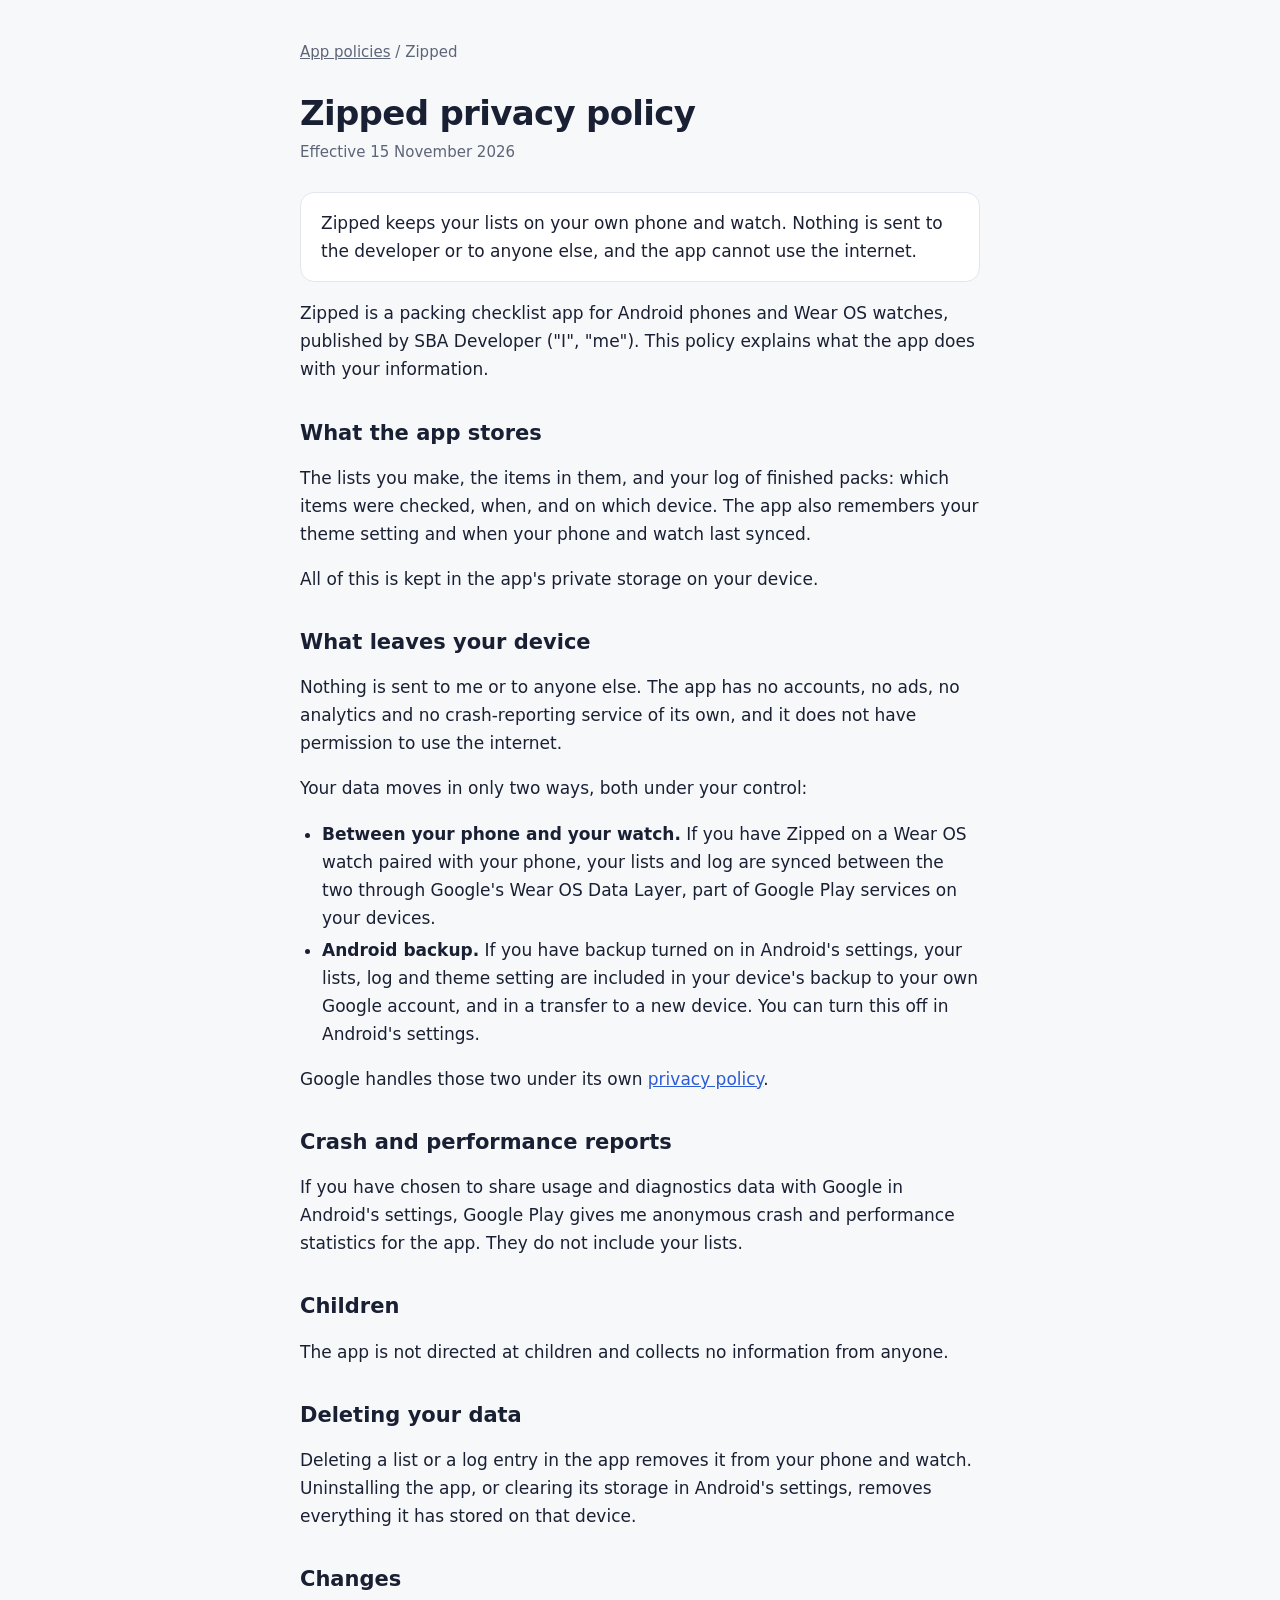
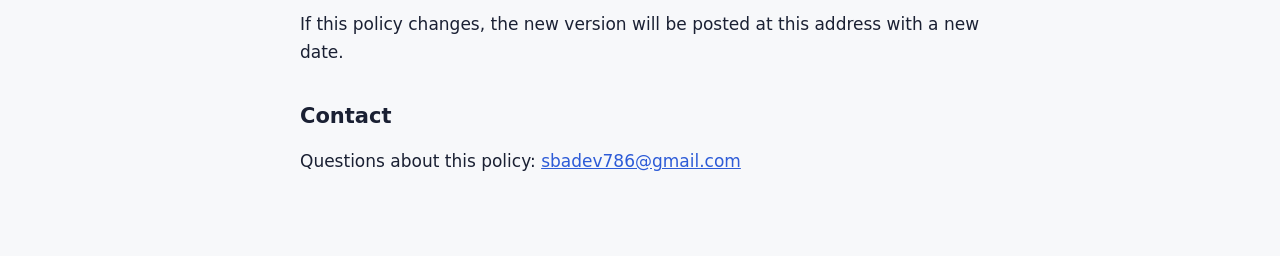
==== zipped/privacy.html @ 0d47cca0 "Privacy policies for Zipped and Sastra Home Zipped's policy is new. Sastra Home's privacy policy and" ====
<!doctype html>
<html lang="en">
<head>
<meta charset="utf-8">
<meta name="viewport" content="width=device-width, initial-scale=1">
<title>Zipped privacy policy</title>
<meta name="description" content="How the Zipped packing checklist app handles your information: it stays on your devices.">
<link rel="stylesheet" href="../assets/style.css">
</head>
<body>
<main>
  <p class="crumb"><a href="../">App policies</a> / Zipped</p>
  <h1>Zipped privacy policy</h1>
  <p class="meta">Effective 15 November 2026</p>

  <div class="summary"><p>Zipped keeps your lists on your own phone and watch. Nothing is sent to the developer or to anyone else, and the app cannot use the internet.</p></div>

  <p>Zipped is a packing checklist app for Android phones and Wear OS watches, published by SBA Developer ("I", "me"). This policy explains what the app does with your information.</p>

  <h2>What the app stores</h2>
  <p>The lists you make, the items in them, and your log of finished packs: which items were checked, when, and on which device. The app also remembers your theme setting and when your phone and watch last synced.</p>
  <p>All of this is kept in the app's private storage on your device.</p>

  <h2>What leaves your device</h2>
  <p>Nothing is sent to me or to anyone else. The app has no accounts, no ads, no analytics and no crash-reporting service of its own, and it does not have permission to use the internet.</p>
  <p>Your data moves in only two ways, both under your control:</p>
  <ul>
    <li><strong>Between your phone and your watch.</strong> If you have Zipped on a Wear OS watch paired with your phone, your lists and log are synced between the two through Google's Wear OS Data Layer, part of Google Play services on your devices.</li>
    <li><strong>Android backup.</strong> If you have backup turned on in Android's settings, your lists, log and theme setting are included in your device's backup to your own Google account, and in a transfer to a new device. You can turn this off in Android's settings.</li>
  </ul>
  <p>Google handles those two under its own <a href="https://policies.google.com/privacy">privacy policy</a>.</p>

  <h2>Crash and performance reports</h2>
  <p>If you have chosen to share usage and diagnostics data with Google in Android's settings, Google Play gives me anonymous crash and performance statistics for the app. They do not include your lists.</p>

  <h2>Children</h2>
  <p>The app is not directed at children and collects no information from anyone.</p>

  <h2>Deleting your data</h2>
  <p>Deleting a list or a log entry in the app removes it from your phone and watch. Uninstalling the app, or clearing its storage in Android's settings, removes everything it has stored on that device.</p>

  <h2>Changes</h2>
  <p>If this policy changes, the new version will be posted at this address with a new date.</p>

  <h2>Contact</h2>
  <p>Questions about this policy: <a href="mailto:sbadev786@gmail.com">sbadev786@gmail.com</a></p>
</main>
</body>
</html>
---- assets/style.css ----
/* Shared look for every policy page. Plain, readable, light and dark. */
:root {
  --bg: #f7f8fa;
  --surface: #ffffff;
  --fg: #1a2033;
  --soft: #5d6578;
  --line: #e3e6ed;
  --accent: #2d5bd7;
  color-scheme: light dark;
}
@media (prefers-color-scheme: dark) {
  :root {
    --bg: #0f131c;
    --surface: #171c28;
    --fg: #e7eaf1;
    --soft: #9aa2b4;
    --line: #262d3d;
    --accent: #8fb0ff;
  }
}
* { box-sizing: border-box; }
html { -webkit-text-size-adjust: 100%; }
body {
  margin: 0;
  background: var(--bg);
  color: var(--fg);
  font: 17px/1.65 system-ui, -apple-system, "Segoe UI", Roboto, "Helvetica Neue", Arial, sans-serif;
}
main { max-width: 720px; margin: 0 auto; padding: 40px 20px 64px; }
a { color: var(--accent); }
a:hover { text-decoration-thickness: 2px; }
.crumb { font-size: 15px; color: var(--soft); margin: 0 0 28px; }
.crumb a { color: var(--soft); }
h1 { font-size: 34px; line-height: 1.2; letter-spacing: -0.02em; margin: 0 0 6px; }
h2 { font-size: 21px; line-height: 1.3; margin: 36px 0 8px; }
.meta { color: var(--soft); font-size: 15px; margin: 0 0 28px; }
.summary { background: var(--surface); border: 1px solid var(--line); border-radius: 14px; padding: 16px 20px; margin: 0 0 8px; }
.summary p { margin: 0; }
ul { padding-left: 22px; }
li { margin: 4px 0; }
footer { max-width: 720px; margin: 0 auto; padding: 0 20px 40px; color: var(--soft); font-size: 14px; }

/* The index: one card per app. */
.apps { list-style: none; padding: 0; display: grid; gap: 14px; margin: 28px 0 0; }
.apps li { background: var(--surface); border: 1px solid var(--line); border-radius: 16px; padding: 18px 20px; margin: 0; }
.apps h2 { margin: 0 0 4px; font-size: 20px; }
.apps p { margin: 0 0 10px; color: var(--soft); font-size: 15px; }
.apps .links { display: flex; flex-wrap: wrap; gap: 6px 18px; font-size: 16px; }
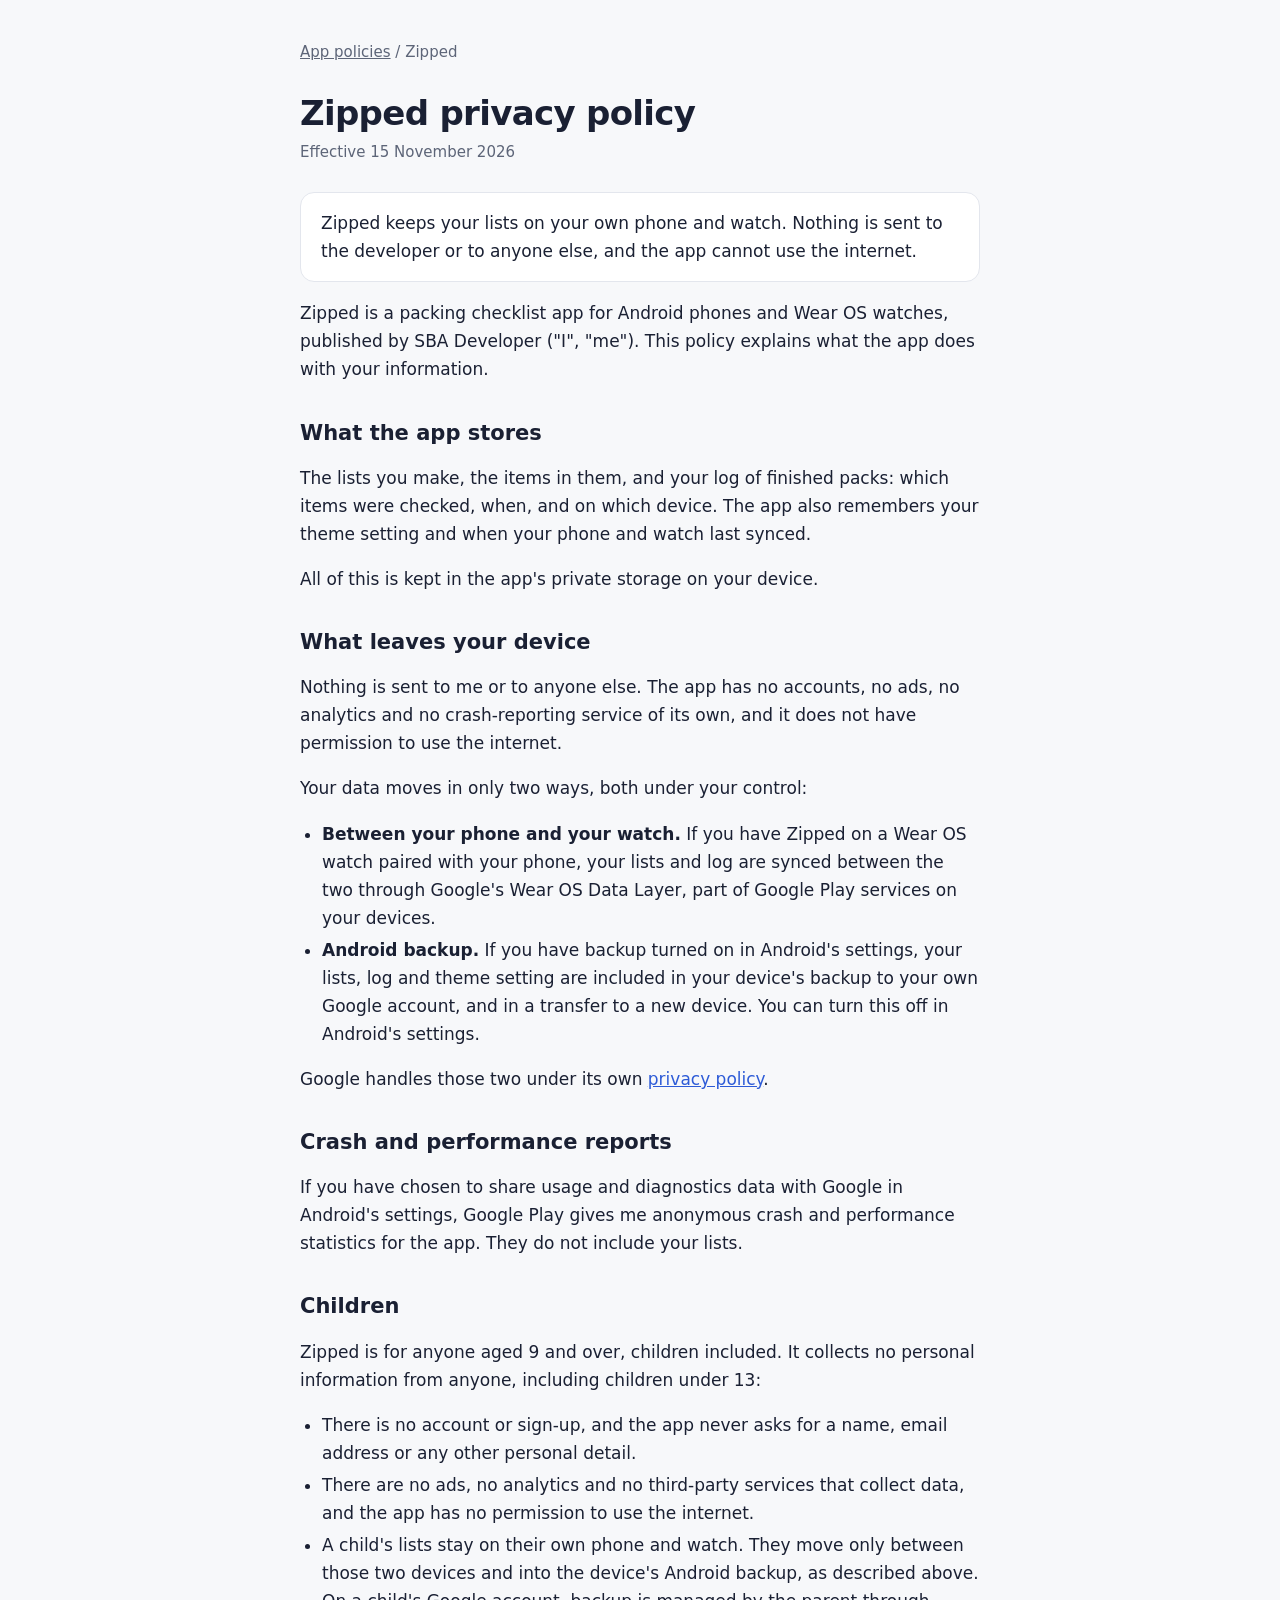
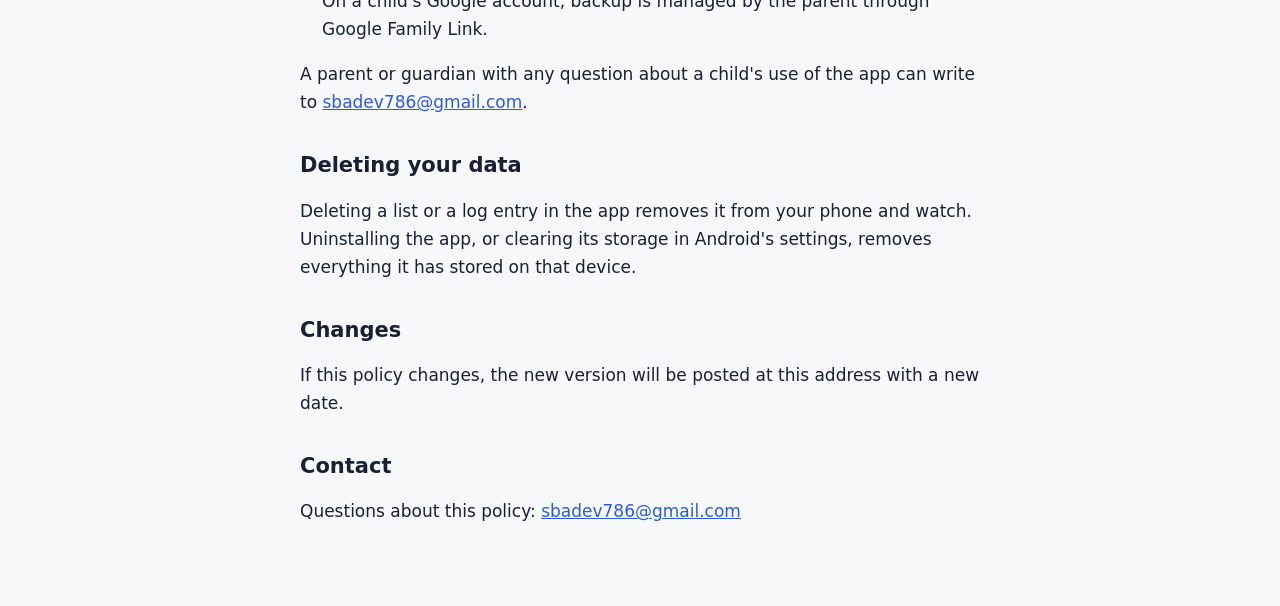
==== commit 3ad6d9fe: "Zipped: children's section for a 9+ target audience Zipped's Play target audience now includes ages " ====
--- a/zipped/privacy.html
+++ b/zipped/privacy.html
@@ -34,7 +34,13 @@
   <p>If you have chosen to share usage and diagnostics data with Google in Android's settings, Google Play gives me anonymous crash and performance statistics for the app. They do not include your lists.</p>
 
   <h2>Children</h2>
-  <p>The app is not directed at children and collects no information from anyone.</p>
+  <p>Zipped is for anyone aged 9 and over, children included. It collects no personal information from anyone, including children under 13:</p>
+  <ul>
+    <li>There is no account or sign-up, and the app never asks for a name, email address or any other personal detail.</li>
+    <li>There are no ads, no analytics and no third-party services that collect data, and the app has no permission to use the internet.</li>
+    <li>A child's lists stay on their own phone and watch. They move only between those two devices and into the device's Android backup, as described above. On a child's Google account, backup is managed by the parent through Google Family Link.</li>
+  </ul>
+  <p>A parent or guardian with any question about a child's use of the app can write to <a href="mailto:sbadev786@gmail.com">sbadev786@gmail.com</a>.</p>
 
   <h2>Deleting your data</h2>
   <p>Deleting a list or a log entry in the app removes it from your phone and watch. Uninstalling the app, or clearing its storage in Android's settings, removes everything it has stored on that device.</p>
